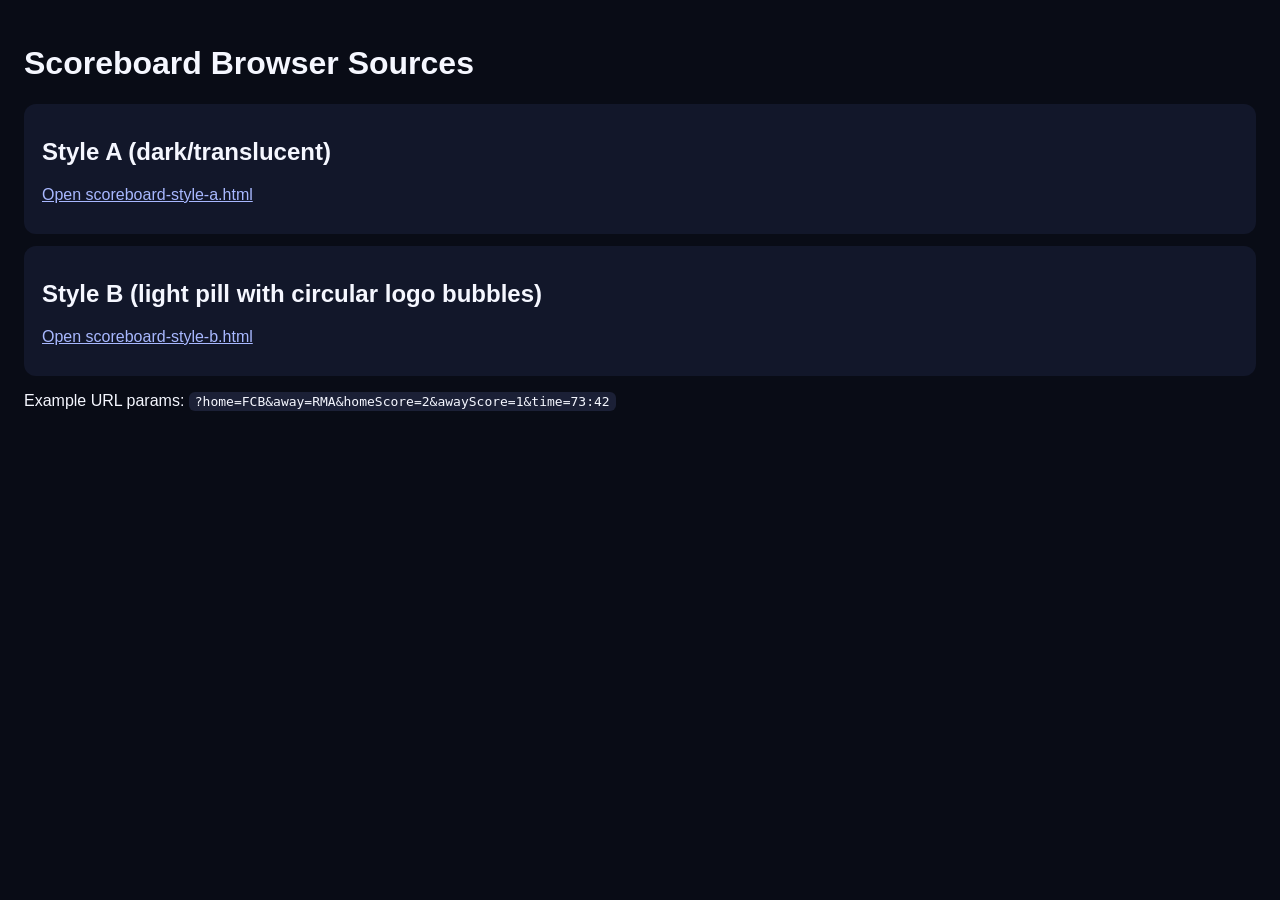
==== index.html @ ee18821c "Enhance Style A with match controls, timer phases, and injury time clock" ====
<!doctype html>
<html lang="en">
<head>
  <meta charset="UTF-8" />
  <meta name="viewport" content="width=device-width, initial-scale=1.0" />
  <title>Twitch Scoreboard Sources</title>
  <style>
    body {
      margin: 0;
      font-family: Inter, Arial, sans-serif;
      background: #090c16;
      color: #f5f7ff;
      padding: 24px;
    }
    a { color: #a8b8ff; }
    code { background: #1b2036; padding: 2px 6px; border-radius: 6px; }
    .card { background: #12172a; border-radius: 12px; padding: 14px 18px; margin-bottom: 12px; }
  </style>
</head>
<body>
  <h1>Scoreboard Browser Sources</h1>
  <div class="card">
    <h2>Style A (dark/translucent)</h2>
    <p><a href="./scoreboard-style-a.html">Open scoreboard-style-a.html</a></p>
  </div>
  <div class="card">
    <h2>Style B (light pill with circular logo bubbles)</h2>
    <p><a href="./scoreboard-style-b.html">Open scoreboard-style-b.html</a></p>
  </div>
  <p>Example URL params: <code>?home=FCB&away=RMA&homeScore=2&awayScore=1&time=73:42</code></p>
</body>
</html>
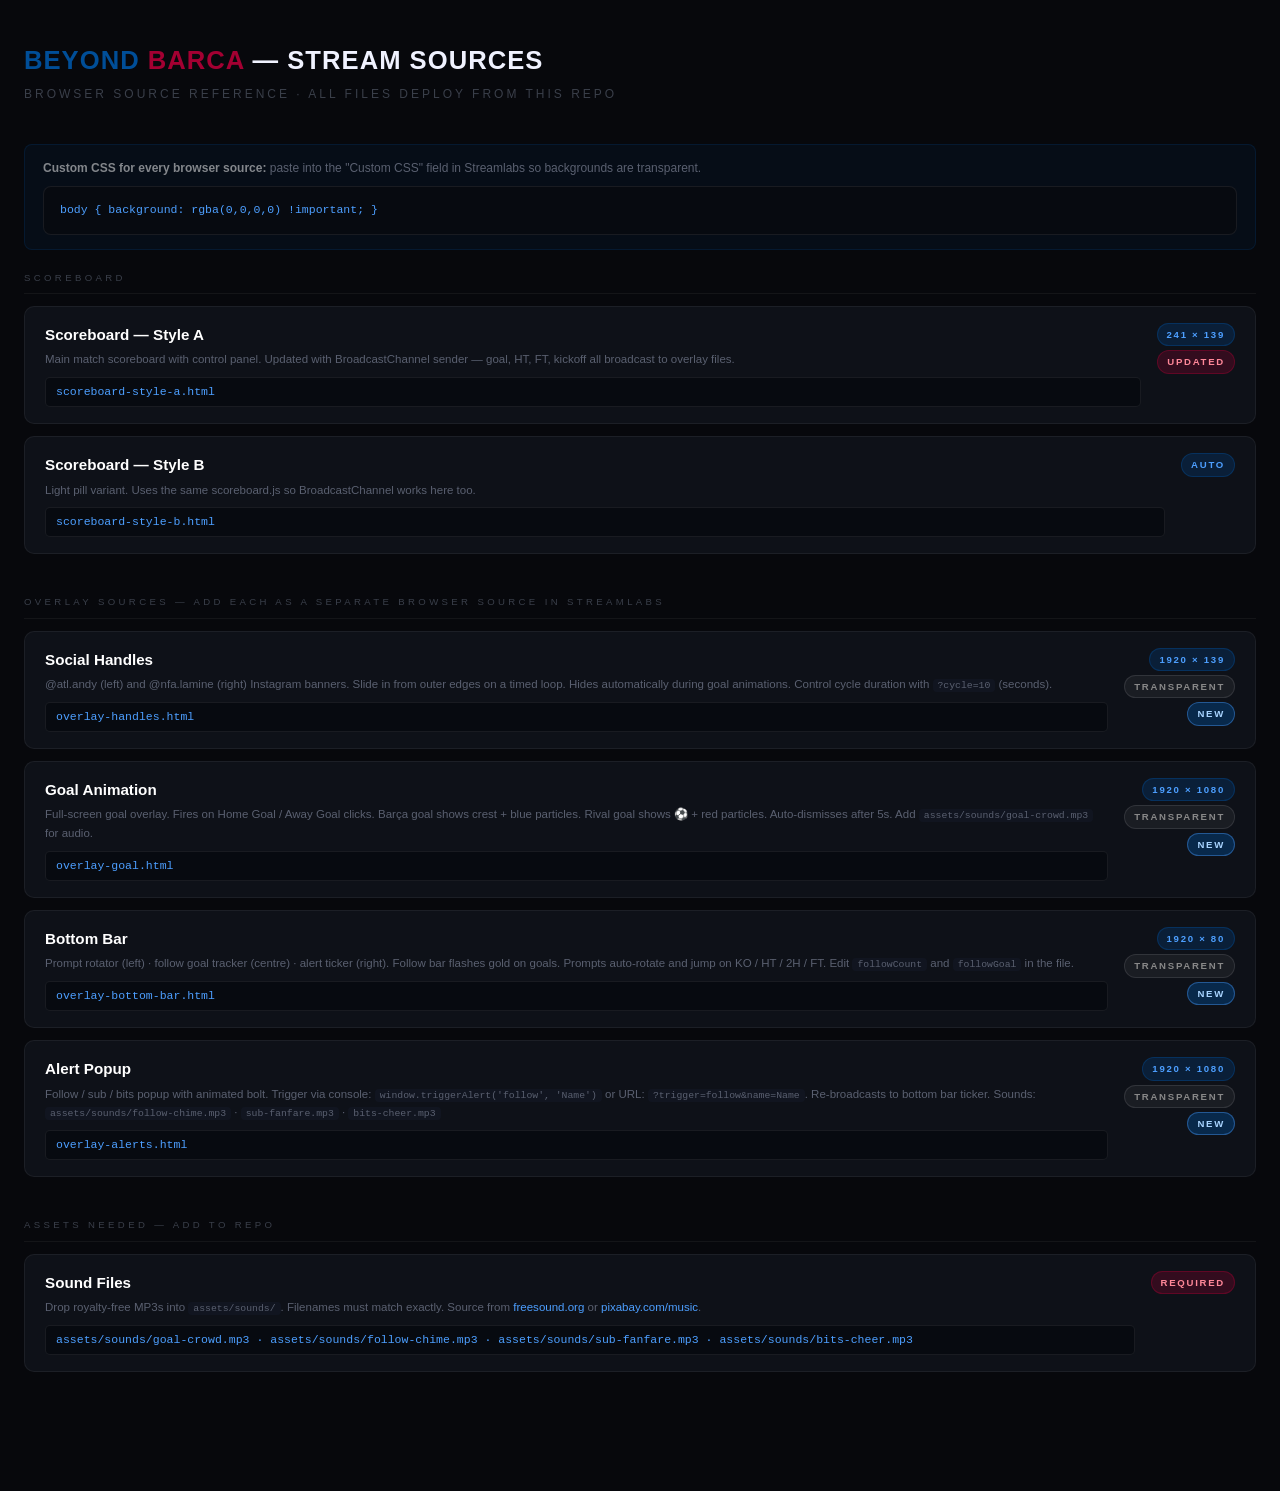
==== commit f74093df: "HTML Changes" ====
--- a/index.html
+++ b/index.html
@@ -1,32 +1,105 @@
 <!doctype html>
 <html lang="en">
 <head>
-  <meta charset="UTF-8" />
-  <meta name="viewport" content="width=device-width, initial-scale=1.0" />
-  <title>Twitch Scoreboard Sources</title>
+  <meta charset="UTF-8"/>
+  <meta name="viewport" content="width=device-width, initial-scale=1.0"/>
+  <title>Beyond Barca — Stream Sources</title>
   <style>
-    body {
-      margin: 0;
-      font-family: Inter, Arial, sans-serif;
-      background: #090c16;
-      color: #f5f7ff;
-      padding: 24px;
-    }
-    a { color: #a8b8ff; }
-    code { background: #1b2036; padding: 2px 6px; border-radius: 6px; }
-    .card { background: #12172a; border-radius: 12px; padding: 14px 18px; margin-bottom: 12px; }
+    *, *::before, *::after { box-sizing: border-box; margin: 0; padding: 0; }
+    body { background: #07080c; color: #f0f2ff; font-family: 'Segoe UI', Arial, sans-serif; font-size: 14px; line-height: 1.6; padding: 40px 24px 80px; min-height: 100vh; }
+    h1 { font-size: 1.6rem; font-weight: 800; letter-spacing: 0.04em; text-transform: uppercase; margin-bottom: 4px; }
+    h1 span.blue { color: #004E98; } h1 span.red { color: #A30032; }
+    .subtitle { font-size: 0.75rem; letter-spacing: 0.25em; text-transform: uppercase; color: #3a3f4a; margin-bottom: 40px; }
+    .section-title { font-size: 0.6rem; letter-spacing: 0.35em; text-transform: uppercase; color: #3a3f4a; margin-bottom: 12px; padding-bottom: 8px; border-bottom: 1px solid rgba(255,255,255,0.05); }
+    .sources { display: flex; flex-direction: column; gap: 12px; margin-bottom: 40px; }
+    .card { background: #0e1118; border: 1px solid rgba(255,255,255,0.06); border-radius: 10px; padding: 16px 20px; display: grid; grid-template-columns: 1fr auto; align-items: start; gap: 16px; }
+    .card-title { font-weight: 700; font-size: 0.95rem; color: #fff; margin-bottom: 3px; }
+    .card-desc { font-size: 0.72rem; color: #5a6070; margin-bottom: 8px; }
+    .card-url { font-family: monospace; font-size: 0.72rem; background: #070a10; border: 1px solid rgba(255,255,255,0.07); border-radius: 5px; padding: 5px 10px; color: #4d9fff; word-break: break-all; }
+    .card-specs { display: flex; flex-direction: column; align-items: flex-end; gap: 4px; flex-shrink: 0; }
+    .spec-pill { font-size: 0.6rem; letter-spacing: 0.18em; text-transform: uppercase; padding: 3px 9px; border-radius: 999px; white-space: nowrap; font-weight: 700; }
+    .spec-pill.size    { background: rgba(0,78,152,0.25);  color: #4d9fff;  border: 1px solid rgba(0,78,152,0.4); }
+    .spec-pill.transp  { background: rgba(255,255,255,0.05); color: #888;   border: 1px solid rgba(255,255,255,0.1); }
+    .spec-pill.updated { background: rgba(163,0,50,0.25);  color: #ff8899; border: 1px solid rgba(163,0,50,0.4); }
+    .spec-pill.new     { background: rgba(0,78,152,0.4);   color: #a8d4ff; border: 1px solid rgba(77,159,255,0.4); }
+    .css-block { background: #070a10; border: 1px solid rgba(255,255,255,0.07); border-radius: 8px; padding: 14px 16px; font-family: monospace; font-size: 0.72rem; color: #4d9fff; margin-top: 8px; }
+    .note { background: rgba(0,78,152,0.08); border: 1px solid rgba(0,78,152,0.2); border-radius: 8px; padding: 14px 18px; font-size: 0.75rem; color: #5a6070; margin-bottom: 20px; }
+    .note strong { color: rgba(255,255,255,0.5); }
+    a { color: #4d9fff; text-decoration: none; } a:hover { text-decoration: underline; }
+    code { background: #111520; padding: 1px 5px; border-radius: 4px; font-size: 0.85em; }
   </style>
 </head>
 <body>
-  <h1>Scoreboard Browser Sources</h1>
-  <div class="card">
-    <h2>Style A (dark/translucent)</h2>
-    <p><a href="./scoreboard-style-a.html">Open scoreboard-style-a.html</a></p>
+  <h1><span class="blue">Beyond</span> <span class="red">Barca</span> — Stream Sources</h1>
+  <div class="subtitle">Browser source reference · All files deploy from this repo</div>
+  <div class="note">
+    <strong>Custom CSS for every browser source:</strong> paste into the "Custom CSS" field in Streamlabs so backgrounds are transparent.
+    <div class="css-block">body { background: rgba(0,0,0,0) !important; }</div>
   </div>
-  <div class="card">
-    <h2>Style B (light pill with circular logo bubbles)</h2>
-    <p><a href="./scoreboard-style-b.html">Open scoreboard-style-b.html</a></p>
+  <div class="section-title">Scoreboard</div>
+  <div class="sources">
+    <div class="card">
+      <div class="card-left">
+        <div class="card-title">Scoreboard — Style A</div>
+        <div class="card-desc">Main match scoreboard with control panel. Updated with BroadcastChannel sender — goal, HT, FT, kickoff all broadcast to overlay files.</div>
+        <div class="card-url"><a href="./scoreboard-style-a.html">scoreboard-style-a.html</a></div>
+      </div>
+      <div class="card-specs"><span class="spec-pill size">241 × 139</span><span class="spec-pill updated">Updated</span></div>
+    </div>
+    <div class="card">
+      <div class="card-left">
+        <div class="card-title">Scoreboard — Style B</div>
+        <div class="card-desc">Light pill variant. Uses the same scoreboard.js so BroadcastChannel works here too.</div>
+        <div class="card-url"><a href="./scoreboard-style-b.html">scoreboard-style-b.html</a></div>
+      </div>
+      <div class="card-specs"><span class="spec-pill size">Auto</span></div>
+    </div>
   </div>
-  <p>Example URL params: <code>?home=FCB&away=RMA&homeScore=2&awayScore=1&time=73:42</code></p>
+  <div class="section-title">Overlay Sources — add each as a separate browser source in Streamlabs</div>
+  <div class="sources">
+    <div class="card">
+      <div class="card-left">
+        <div class="card-title">Social Handles</div>
+        <div class="card-desc">@atl.andy (left) and @nfa.lamine (right) Instagram banners. Slide in from outer edges on a timed loop. Hides automatically during goal animations. Control cycle duration with <code>?cycle=10</code> (seconds).</div>
+        <div class="card-url"><a href="./overlay-handles.html">overlay-handles.html</a></div>
+      </div>
+      <div class="card-specs"><span class="spec-pill size">1920 × 139</span><span class="spec-pill transp">Transparent</span><span class="spec-pill new">New</span></div>
+    </div>
+    <div class="card">
+      <div class="card-left">
+        <div class="card-title">Goal Animation</div>
+        <div class="card-desc">Full-screen goal overlay. Fires on Home Goal / Away Goal clicks. Barça goal shows crest + blue particles. Rival goal shows ⚽ + red particles. Auto-dismisses after 5s. Add <code>assets/sounds/goal-crowd.mp3</code> for audio.</div>
+        <div class="card-url"><a href="./overlay-goal.html">overlay-goal.html</a></div>
+      </div>
+      <div class="card-specs"><span class="spec-pill size">1920 × 1080</span><span class="spec-pill transp">Transparent</span><span class="spec-pill new">New</span></div>
+    </div>
+    <div class="card">
+      <div class="card-left">
+        <div class="card-title">Bottom Bar</div>
+        <div class="card-desc">Prompt rotator (left) · follow goal tracker (centre) · alert ticker (right). Follow bar flashes gold on goals. Prompts auto-rotate and jump on KO / HT / 2H / FT. Edit <code>followCount</code> and <code>followGoal</code> in the file.</div>
+        <div class="card-url"><a href="./overlay-bottom-bar.html">overlay-bottom-bar.html</a></div>
+      </div>
+      <div class="card-specs"><span class="spec-pill size">1920 × 80</span><span class="spec-pill transp">Transparent</span><span class="spec-pill new">New</span></div>
+    </div>
+    <div class="card">
+      <div class="card-left">
+        <div class="card-title">Alert Popup</div>
+        <div class="card-desc">Follow / sub / bits popup with animated bolt. Trigger via console: <code>window.triggerAlert('follow', 'Name')</code> or URL: <code>?trigger=follow&amp;name=Name</code>. Re-broadcasts to bottom bar ticker. Sounds: <code>assets/sounds/follow-chime.mp3</code> · <code>sub-fanfare.mp3</code> · <code>bits-cheer.mp3</code></div>
+        <div class="card-url"><a href="./overlay-alerts.html">overlay-alerts.html</a></div>
+      </div>
+      <div class="card-specs"><span class="spec-pill size">1920 × 1080</span><span class="spec-pill transp">Transparent</span><span class="spec-pill new">New</span></div>
+    </div>
+  </div>
+  <div class="section-title">Assets needed — add to repo</div>
+  <div class="sources">
+    <div class="card">
+      <div class="card-left">
+        <div class="card-title">Sound Files</div>
+        <div class="card-desc">Drop royalty-free MP3s into <code>assets/sounds/</code>. Filenames must match exactly. Source from <a href="https://freesound.org" target="_blank">freesound.org</a> or <a href="https://pixabay.com/music" target="_blank">pixabay.com/music</a>.</div>
+        <div class="card-url">assets/sounds/goal-crowd.mp3 · assets/sounds/follow-chime.mp3 · assets/sounds/sub-fanfare.mp3 · assets/sounds/bits-cheer.mp3</div>
+      </div>
+      <div class="card-specs"><span class="spec-pill updated">Required</span></div>
+    </div>
+  </div>
 </body>
-</html>
+</html>
